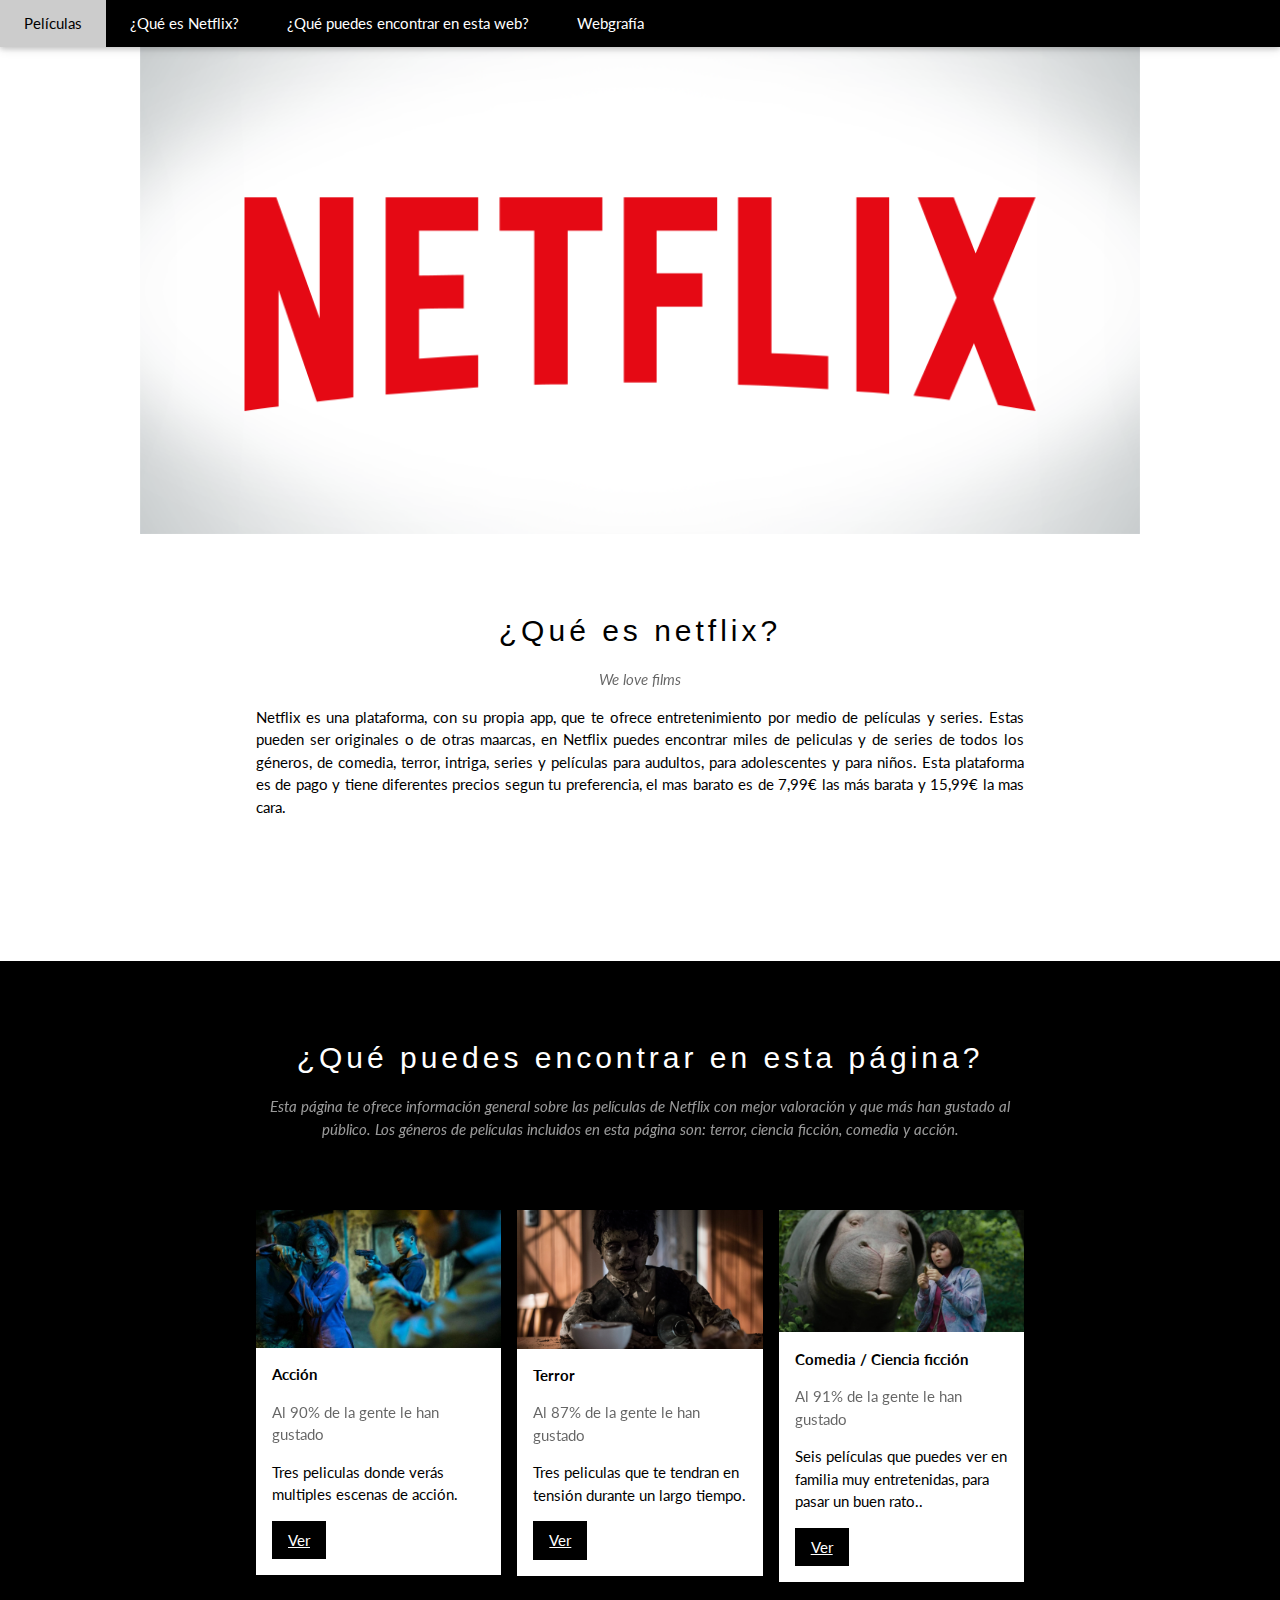
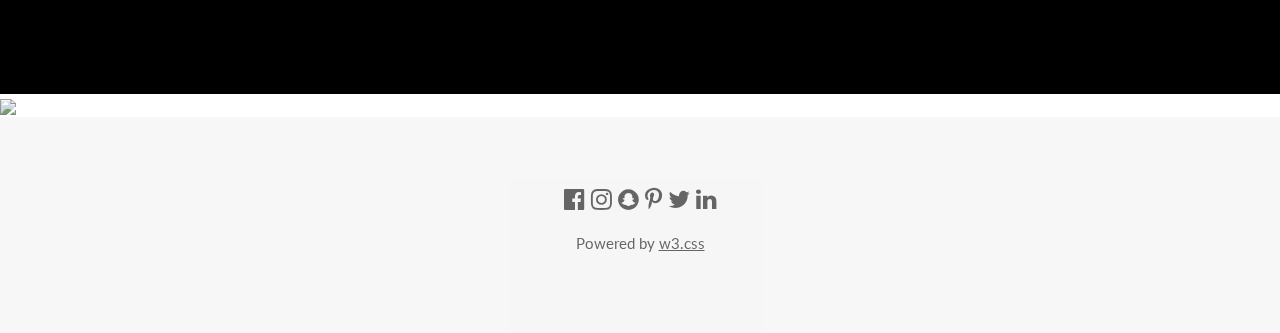
==== index.html @ ba51a941 "i'm gay and i pis and shit all over the floor" ====
<!DOCTYPE html>
<html lang="en">
<title>W3.CSS Template</title>
<meta charset="UTF-8">
<meta name="viewport" content="width=device-width, initial-scale=1">
<link rel="stylesheet" href="https://www.w3schools.com/w3css/4/w3.css">
<link rel="stylesheet" href="https://fonts.googleapis.com/css?family=Lato">
<link rel="stylesheet" href="https://cdnjs.cloudflare.com/ajax/libs/font-awesome/4.7.0/css/font-awesome.min.css">
<style>
body {font-family: "Lato", sans-serif}
.mySlides {display: none}
</style>
<body>

<!-- Navbar -->
<div class="w3-top">
  <div class="w3-bar w3-black w3-card">
    <a class="w3-bar-item w3-button w3-padding-large w3-hide-medium w3-hide-large w3-right" href="javascript:void(0)" onclick="myFunction()" title="Toggle Navigation Menu"><i class="fa fa-bars"></i></a>
    <a href="secundarias/inicio.html" class="w3-bar-item w3-button w3-padding-large">Películas</a>
    <a href="#Qué" class="w3-bar-item w3-button w3-padding-large w3-hide-small">¿Qué es Netflix?</a>
    <a href="#trama" class="w3-bar-item w3-button w3-padding-large w3-hide-small">¿Qué puedes encontrar en esta web? </a>
    <a href="#links" class="w3-bar-item w3-button w3-padding-large w3-hide-small">Webgrafía</a>
     <div class="w3-dropdown-hover w3-hide-small">
</div>
 </div>
</div>
<!-- Navbar on small screens (remove the onclick attribute if you want the navbar to always show on top of the content when clicking on the links) -->
<div id="navDemo" class="w3-bar-block w3-black w3-hide w3-hide-large w3-hide-medium w3-top" style="margin-top:46px">
  <a href="#Qué" class="w3-bar-item w3-button w3-padding-large" onclick="myFunction()">¿Qué es Netflix?</a>
  <a href="#trama" class="w3-bar-item w3-button w3-padding-large" onclick="myFunction()">¿Qué puedes encontrar en esta web?</a>
  <a href="#links" class="w3-bar-item w3-button w3-padding-large" onclick="myFunction()">Webgrafía</a>
</div>

<!-- Page content -->
<div class="w3-content" style="max-width:2000px;margin-top:46px">

  <!-- Automatic Slideshow Images -->
  <div class="mySlides w3-display-container w3-center">
    <img src="w3images/netflix.png" width="1000">
    <div class="w3-display-bottommiddle w3-container w3-text-white w3-padding-32 w3-hide-small">
      <h3></h3>
      <p><b></b></p>   
    </div>
  </div>
  <div class="mySlides w3-display-container w3-center">
    <img src="w3images/cartelera.png" width="1100">
    <div class="w3-display-bottommiddle w3-container w3-text-white w3-padding-32 w3-hide-small">
      <h3></h3>
      <p><b></b></p>    
    </div>
  </div>
  <div class="mySlides w3-display-container w3-center">
    <img src="w3images/mundo.jpg" width="1000">
    <div class="w3-display-bottommiddle w3-container w3-text-white w3-padding-32 w3-hide-small">
      <h3></h3>
      <p><b>Netflix cuenta con más de 150 millones de suscriptores.</b></p>    
    </div>
  </div>

  <!-- The Band Section -->
  <div class="w3-container w3-content w3-center w3-padding-64" style="max-width:800px" id="Qué">
    <h2 class="w3-wide">¿Qué es netflix?</h2>
    <p class="w3-opacity"><i>We love films</i></p>
    <p class="w3-justify">Netflix es una plataforma, con su propia app, que te ofrece entretenimiento por medio de películas y series. Estas pueden ser originales o de otras maarcas, en Netflix puedes encontrar miles de peliculas y de series de todos los géneros, de comedia, terror, intriga, series y películas para audultos, para adolescentes y para niños. Esta plataforma es de pago y tiene diferentes precios segun tu preferencia, el mas barato es de 7,99€ las más barata y 15,99€ la mas cara.</p>
    <div class="w3-row w3-padding-32">
    </div> 
  </div>

  <!-- The Tour Section -->
  <div class="w3-black" id="trama">
    <div class="w3-container w3-content w3-padding-64" style="max-width:800px">
      <h2 class="w3-wide w3-center">¿Qué puedes encontrar en esta página?</h2>
      <p class="w3-opacity w3-center"><i>Esta página te ofrece información general sobre las películas de Netflix con mejor valoración y que más han gustado al público. Los géneros de películas incluidos en esta página son: terror, ciencia ficción, comedia y acción.</i></p><br>

      <div class="w3-row-padding w3-padding-32" style="margin:0 -16px">
        <div class="w3-third w3-margin-bottom">
          <img src="w3images/furies.jpg" alt="New York" style="width:100%" class="w3-hover-opacity">
          <div class="w3-container w3-white">
            <p><b>Acción</b></p>
            <p class="w3-opacity">Al 90% de la gente le han gustado</p>
            <p>Tres peliculas donde verás multiples escenas de acción.</p>
            <button class="w3-button w3-black w3-margin-bottom" onclick="document.getElementById('ticketModal').style.display='block'"><a href="https://www.netflix.com/es/">Ver</a></button>
          </div>
        </div>
        <div class="w3-third w3-margin-bottom">
          <img src="w3images/at.png" alt="Paris" style="width:100%" class="w3-hover-opacity">
          <div class="w3-container w3-white">
            <p><b>Terror</b></p>
            <p class="w3-opacity">Al 87% de la gente le han gustado</p>
            <p>Tres peliculas que te tendran en tensión durante un largo tiempo.</p>
            <button class="w3-button w3-black w3-margin-bottom" onclick="document.getElementById('ticketModal').style.display='block'"><a href="https://www.netflix.com/es/">Ver</a></button>
          </div>
        </div>
        <div class="w3-third w3-margin-bottom">
          <img src="w3images/okjas.jpg" alt="San Francisco" style="width:100%" class="w3-hover-opacity">
          <div class="w3-container w3-white">
            <p><b>Comedia / Ciencia ficción</b></p>
            <p class="w3-opacity">Al 91% de la gente le han gustado</p>
            <p>Seis películas que puedes ver en familia muy entretenidas, para pasar un buen rato..</p>
            <button class="w3-button w3-black w3-margin-bottom" onclick="document.getElementById('ticketModal').style.display='block'"><a href="https://www.netflix.com/es/">Ver</a></button>
          </div>
        </div>
      </div>
    </div>
  </div>

  <!-- Ticket Modal -->
  <div id="ticketModal" class="w3-modal">
    <div class="w3-modal-content w3-animate-top w3-card-4">
      <header class="w3-container w3-teal w3-center w3-padding-32"> 
        <span onclick="document.getElementById('ticketModal').style.display='none'" 
       class="w3-button w3-teal w3-xlarge w3-display-topright">×</span>
        <h2 class="w3-wide"><i class="fa fa-suitcase w3-margin-right"></i>Tickets</h2>
      </header>
    </div>
  </div>


<!-- Image of location/map -->
<img src="/w3images/map.jpg" class="w3-image w3-greyscale-min" style="width:100%">

<!-- Footer -->
<footer class="w3-container w3-padding-64 w3-center w3-opacity w3-light-grey w3-xlarge">
  <i class="fa fa-facebook-official w3-hover-opacity"></i>
  <i class="fa fa-instagram w3-hover-opacity"></i>
  <i class="fa fa-snapchat w3-hover-opacity"></i>
  <i class="fa fa-pinterest-p w3-hover-opacity"></i>
  <i class="fa fa-twitter w3-hover-opacity"></i>
  <i class="fa fa-linkedin w3-hover-opacity"></i>
  <p class="w3-medium">Powered by <a href="https://www.w3schools.com/w3css/default.asp" target="_blank">w3.css</a></p>
</footer>

<script>
// Automatic Slideshow - change image every 4 seconds
var myIndex = 0;
carousel();

function carousel() {
  var i;
  var x = document.getElementsByClassName("mySlides");
  for (i = 0; i < x.length; i++) {
    x[i].style.display = "none";  
  }
  myIndex++;
  if (myIndex > x.length) {myIndex = 1}    
  x[myIndex-1].style.display = "block";  
  setTimeout(carousel, 4000);    
}

// Used to toggle the menu on small screens when clicking on the menu button
function myFunction() {
  var x = document.getElementById("navDemo");
  if (x.className.indexOf("w3-show") == -1) {
    x.className += " w3-show";
  } else { 
    x.className = x.className.replace(" w3-show", "");
  }
}

// When the user clicks anywhere outside of the modal, close it
var modal = document.getElementById('ticketModal');
window.onclick = function(event) {
  if (event.target == modal) {
    modal.style.display = "none";
  }
}
</script>

</body>
</html>
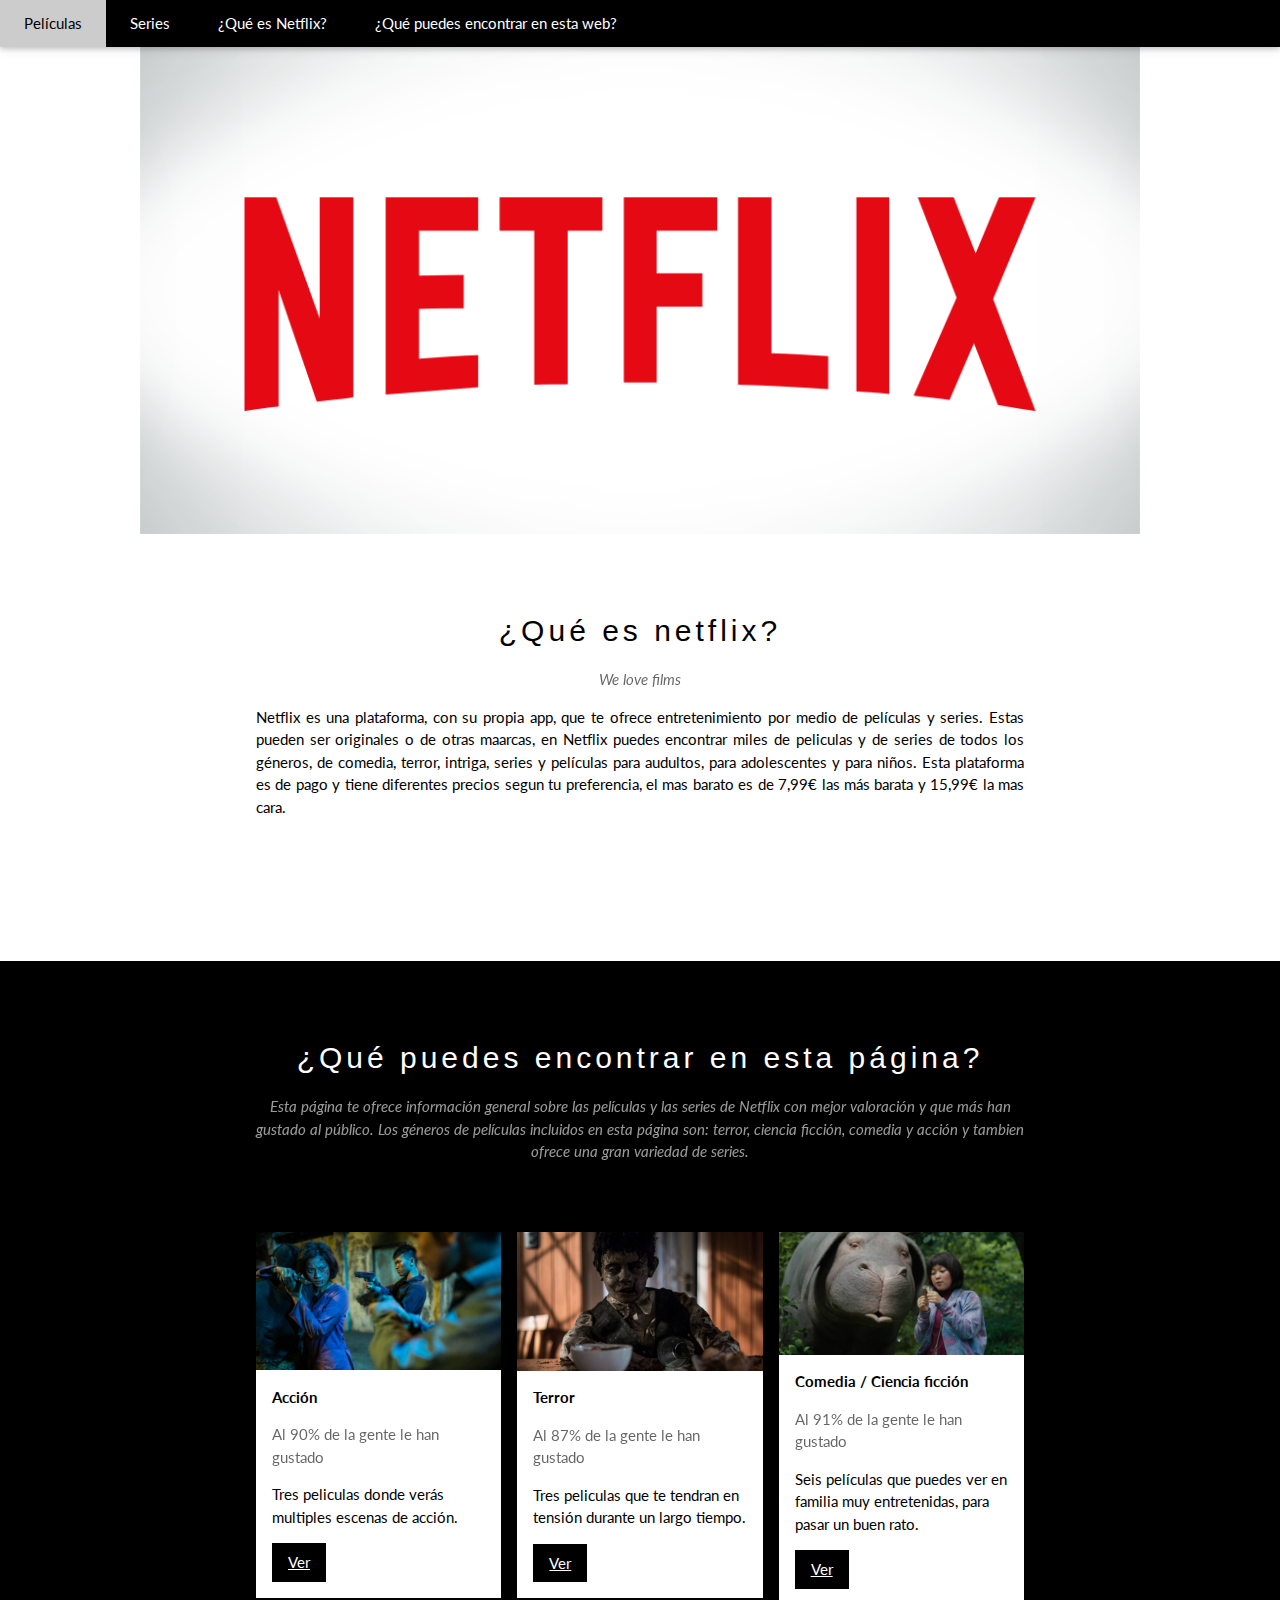
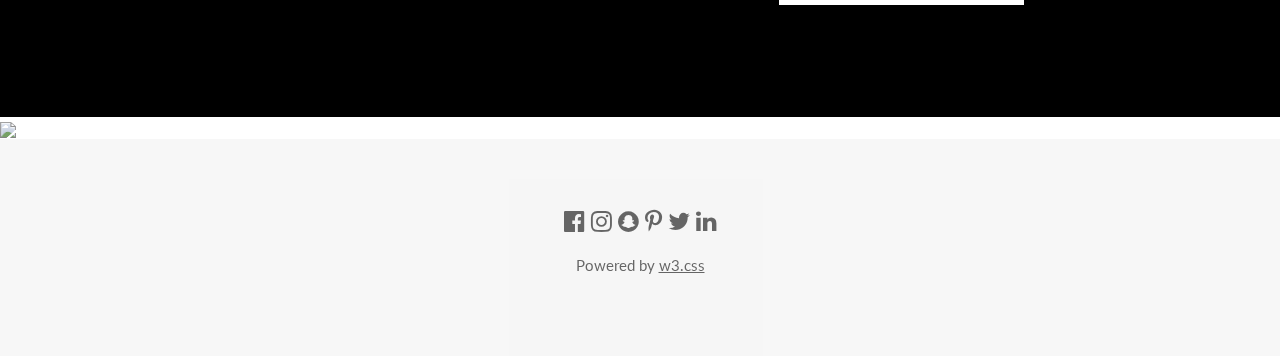
==== commit ce0e2333: "Add files via upload" ====
--- a/index.html
+++ b/index.html
@@ -17,9 +17,9 @@
   <div class="w3-bar w3-black w3-card">
     <a class="w3-bar-item w3-button w3-padding-large w3-hide-medium w3-hide-large w3-right" href="javascript:void(0)" onclick="myFunction()" title="Toggle Navigation Menu"><i class="fa fa-bars"></i></a>
     <a href="secundarias/inicio.html" class="w3-bar-item w3-button w3-padding-large">Películas</a>
+	 <a href="series/iniciodeseries.html" class="w3-bar-item w3-button w3-padding-large w3-hide-small">Series</a>
     <a href="#Qué" class="w3-bar-item w3-button w3-padding-large w3-hide-small">¿Qué es Netflix?</a>
     <a href="#trama" class="w3-bar-item w3-button w3-padding-large w3-hide-small">¿Qué puedes encontrar en esta web? </a>
-    <a href="#links" class="w3-bar-item w3-button w3-padding-large w3-hide-small">Webgrafía</a>
      <div class="w3-dropdown-hover w3-hide-small">
 </div>
  </div>
@@ -70,7 +70,7 @@
   <div class="w3-black" id="trama">
     <div class="w3-container w3-content w3-padding-64" style="max-width:800px">
       <h2 class="w3-wide w3-center">¿Qué puedes encontrar en esta página?</h2>
-      <p class="w3-opacity w3-center"><i>Esta página te ofrece información general sobre las películas de Netflix con mejor valoración y que más han gustado al público. Los géneros de películas incluidos en esta página son: terror, ciencia ficción, comedia y acción.</i></p><br>
+      <p class="w3-opacity w3-center"><i>Esta página te ofrece información general sobre las películas y las series de Netflix con mejor valoración y que más han gustado al público. Los géneros de películas incluidos en esta página son: terror, ciencia ficción, comedia y acción y tambien ofrece una gran variedad de series.</i></p><br>
 
       <div class="w3-row-padding w3-padding-32" style="margin:0 -16px">
         <div class="w3-third w3-margin-bottom">
@@ -96,7 +96,7 @@
           <div class="w3-container w3-white">
             <p><b>Comedia / Ciencia ficción</b></p>
             <p class="w3-opacity">Al 91% de la gente le han gustado</p>
-            <p>Seis películas que puedes ver en familia muy entretenidas, para pasar un buen rato..</p>
+            <p>Seis películas que puedes ver en familia muy entretenidas, para pasar un buen rato.</p>
             <button class="w3-button w3-black w3-margin-bottom" onclick="document.getElementById('ticketModal').style.display='block'"><a href="https://www.netflix.com/es/">Ver</a></button>
           </div>
         </div>
